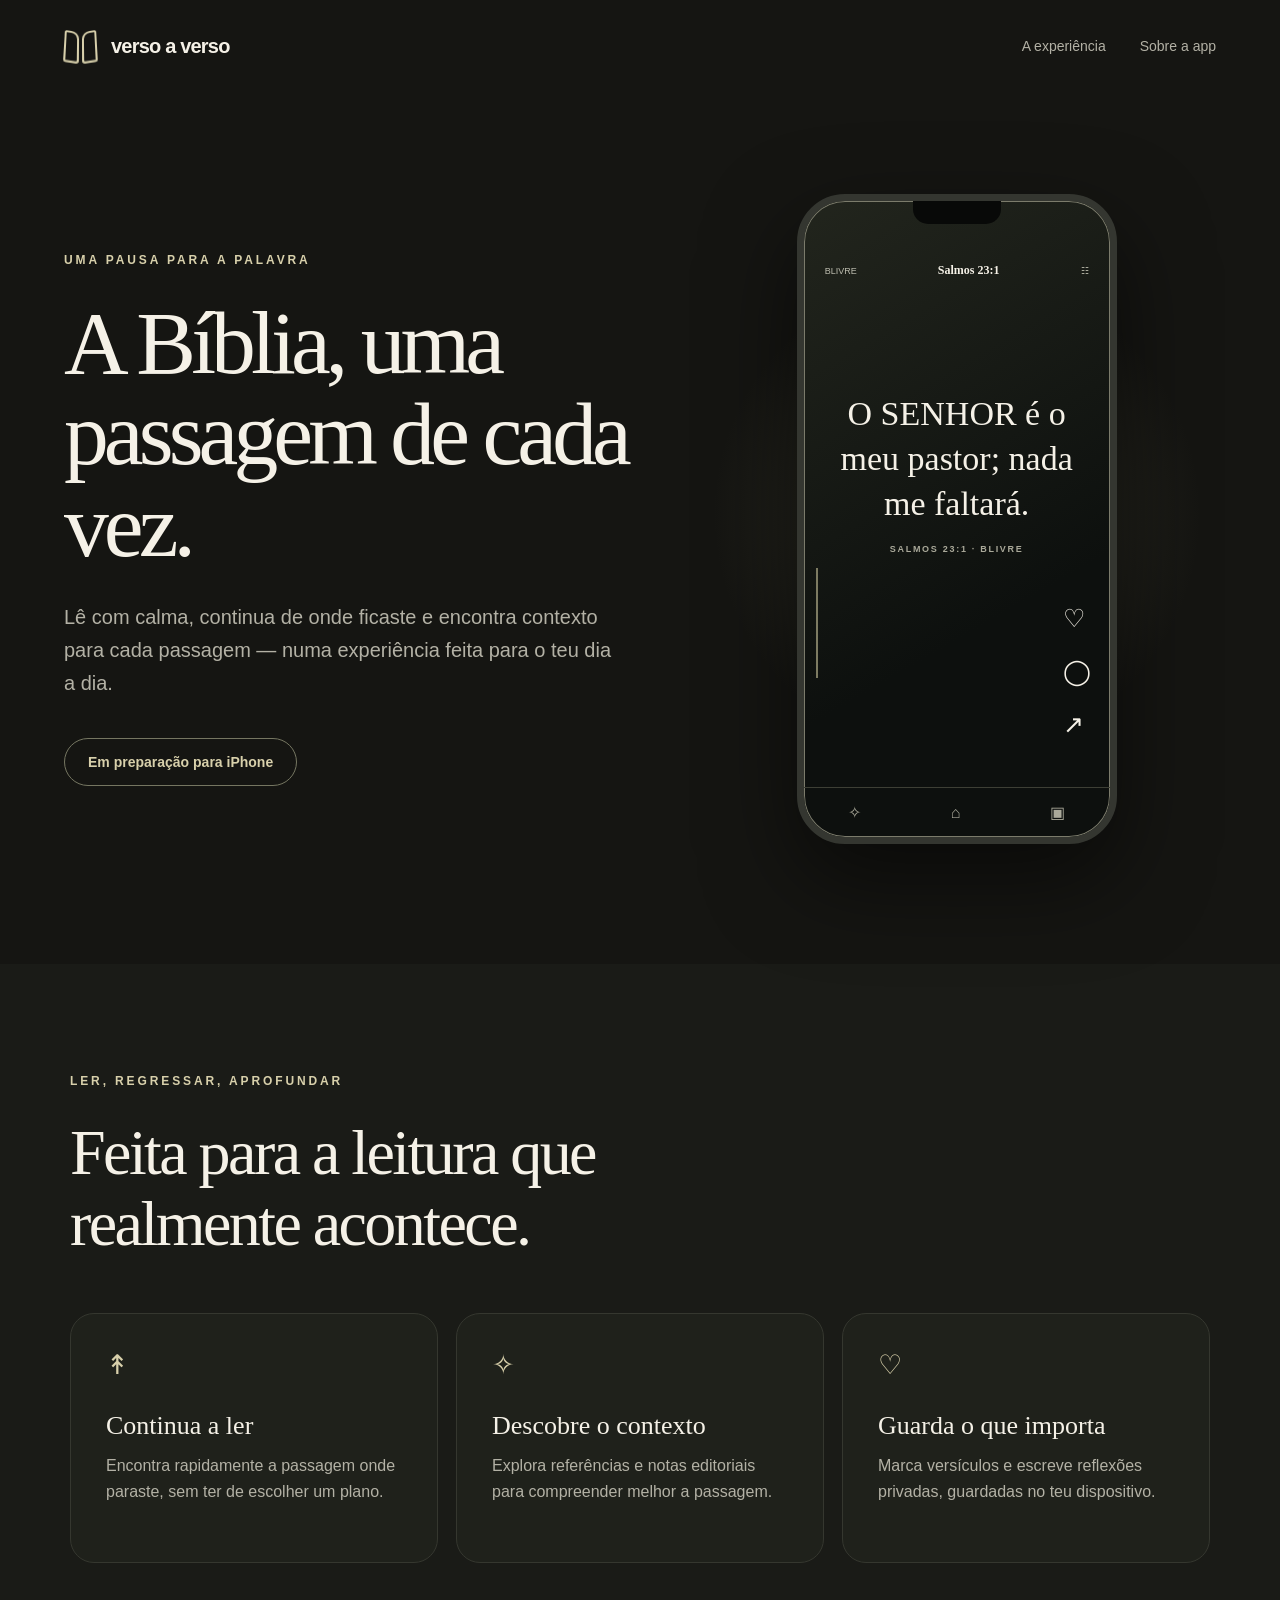
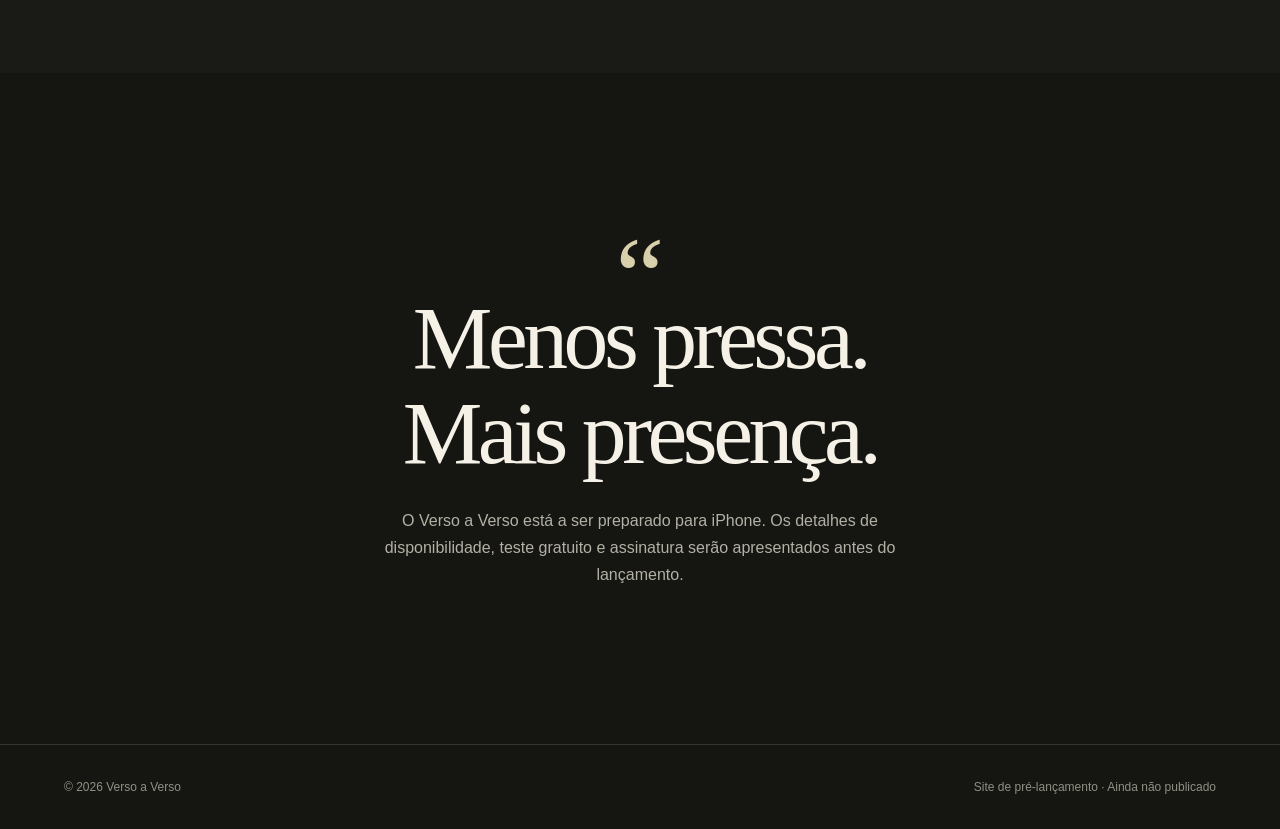
==== index.html @ a7205082 "Prepare pre-launch website" ====
<!doctype html>
<html lang="pt">
  <head>
    <meta charset="utf-8" />
    <meta name="viewport" content="width=device-width, initial-scale=1" />
    <meta name="theme-color" content="#151512" />
    <meta name="description" content="Verso a Verso: uma forma serena de ler a Bíblia, retomar de onde paraste e descobrir o contexto das passagens." />
    <title>Verso a Verso — A Bíblia, uma passagem de cada vez</title>
    <link rel="stylesheet" href="styles.css" />
  </head>
  <body>
    <a class="skip-link" href="#conteudo">Ir para o conteúdo</a>
    <header class="site-header">
      <a class="brand" href="#inicio" aria-label="Verso a Verso, início">
        <span class="brand-mark" aria-hidden="true"><span></span><span></span></span>
        <span>verso a verso</span>
      </a>
      <nav aria-label="Navegação principal">
        <a href="#experiencia">A experiência</a>
        <a href="#sobre">Sobre a app</a>
      </nav>
    </header>

    <main id="conteudo">
      <section class="hero" id="inicio">
        <div class="hero-copy">
          <span class="eyebrow">Uma pausa para a Palavra</span>
          <h1>A Bíblia, uma passagem de cada vez.</h1>
          <p>Lê com calma, continua de onde ficaste e encontra contexto para cada passagem — numa experiência feita para o teu dia a dia.</p>
          <span class="coming-soon">Em preparação para iPhone</span>
        </div>
        <div class="preview-wrap" aria-label="Pré-visualização ilustrativa da experiência de leitura">
          <div class="preview-glow"></div>
          <div class="phone">
            <div class="phone-island"></div>
            <div class="phone-toolbar"><span>BLIVRE</span><strong>Salmos 23:1</strong><span>☷</span></div>
            <div class="phone-verse">O SENHOR é o meu pastor; nada me faltará.</div>
            <div class="phone-reference">SALMOS 23:1 · BLIVRE</div>
            <div class="phone-progress"><span></span></div>
            <div class="phone-actions" aria-hidden="true"><span>♡</span><span>◯</span><span>↗</span></div>
            <div class="phone-bottom" aria-hidden="true"><span>✧</span><span>⌂</span><span>▣</span></div>
          </div>
        </div>
      </section>

      <section class="features" id="experiencia" aria-labelledby="features-heading">
        <div class="section-intro">
          <span class="eyebrow">Ler, regressar, aprofundar</span>
          <h2 id="features-heading">Feita para a leitura que realmente acontece.</h2>
        </div>
        <div class="feature-grid">
          <article class="feature"><span class="feature-icon" aria-hidden="true">↟</span><h3>Continua a ler</h3><p>Encontra rapidamente a passagem onde paraste, sem ter de escolher um plano.</p></article>
          <article class="feature"><span class="feature-icon" aria-hidden="true">✧</span><h3>Descobre o contexto</h3><p>Explora referências e notas editoriais para compreender melhor a passagem.</p></article>
          <article class="feature"><span class="feature-icon" aria-hidden="true">♡</span><h3>Guarda o que importa</h3><p>Marca versículos e escreve reflexões privadas, guardadas no teu dispositivo.</p></article>
        </div>
      </section>

      <section class="closing" id="sobre">
        <div class="closing-symbol" aria-hidden="true">“</div>
        <h2>Menos pressa.<br />Mais presença.</h2>
        <p>O Verso a Verso está a ser preparado para iPhone. Os detalhes de disponibilidade, teste gratuito e assinatura serão apresentados antes do lançamento.</p>
      </section>
    </main>

    <footer class="site-footer">
      <span>© <span id="year">2026</span> Verso a Verso</span>
      <span>Site de pré-lançamento · Ainda não publicado</span>
    </footer>
    <script>document.getElementById('year').textContent = new Date().getFullYear();</script>
  </body>
</html>
---- styles.css ----
:root{color-scheme:dark;--bg:#151512;--panel:#1d1e19;--ink:#f5f1e7;--muted:#b3b1a5;--accent:#d8d0ab;--line:#35372f}
*{box-sizing:border-box}html{scroll-behavior:smooth}body{margin:0;background:var(--bg);color:var(--ink);font-family:Inter,-apple-system,BlinkMacSystemFont,"Segoe UI",sans-serif;-webkit-font-smoothing:antialiased}a{color:inherit}a:focus-visible{outline:2px solid var(--accent);outline-offset:5px}.skip-link{position:absolute;top:-100px;left:16px;padding:12px 18px;background:var(--ink);color:var(--bg);z-index:10}.skip-link:focus{top:16px}.site-header{max-width:1280px;margin:auto;padding:30px clamp(24px,5vw,70px);display:flex;align-items:center;justify-content:space-between;gap:24px}.brand{display:inline-flex;align-items:center;gap:13px;text-decoration:none;font-weight:700;letter-spacing:-.04em;font-size:20px}.brand-mark{height:32px;width:34px;display:flex;gap:3px;align-items:stretch;transform:perspective(40px) rotateX(8deg)}.brand-mark span{width:15px;border:2px solid var(--accent);border-radius:2px 8px 3px 2px;transform:skewY(8deg)}.brand-mark span+span{border-radius:8px 2px 2px 3px;transform:skewY(-8deg)}nav{display:flex;gap:34px}nav a{font-size:14px;color:var(--muted);text-decoration:none}nav a:hover{color:var(--ink)}.hero{max-width:1280px;margin:auto;padding:clamp(48px,8vw,110px) clamp(24px,5vw,70px) 120px;min-height:710px;display:grid;grid-template-columns:1.05fr .95fr;align-items:center;gap:60px}.hero-copy{position:relative;z-index:2}.eyebrow{display:block;color:var(--accent);font-size:12px;font-weight:800;letter-spacing:.24em;text-transform:uppercase;margin-bottom:30px}h1,h2,h3,p{margin-top:0}h1,h2,.phone-verse{font-family:Georgia,"Times New Roman",serif}h1{font-size:clamp(64px,7vw,102px);line-height:1.02;letter-spacing:-.055em;font-weight:500;max-width:780px;margin-bottom:30px}.hero-copy p{max-width:550px;font-size:20px;line-height:1.65;color:var(--muted);margin-bottom:38px}.coming-soon{display:inline-flex;padding:15px 23px;border:1px solid #757661;border-radius:100px;color:var(--accent);font-size:14px;font-weight:700}.preview-wrap{display:flex;justify-content:center;position:relative}.preview-glow{position:absolute;width:500px;height:500px;border-radius:50%;background:radial-gradient(circle,#7b7a5b4a 0%,#15151200 69%);top:70px}.phone{width:min(320px,100%);height:650px;position:relative;overflow:hidden;border:7px solid #343630;border-radius:48px;background:linear-gradient(150deg,#22251d,#0d100e 65%);box-shadow:0 35px 90px #0008,inset 0 0 0 1px #7b7b6b;display:flex;flex-direction:column;align-items:center}.phone-island{width:88px;height:23px;background:#080908;border-radius:0 0 15px 15px}.phone-toolbar{width:100%;padding:39px 21px;display:flex;justify-content:space-between;align-items:center;font-size:9px;color:#bcbcae}.phone-toolbar strong{font-family:Georgia,serif;color:var(--ink);font-size:12px}.phone-verse{font-size:34px;line-height:1.33;text-align:center;font-weight:400;padding:0 34px;margin:auto 0 18px}.phone-reference{font-size:9px;letter-spacing:.19em;color:#aaa99a;font-weight:700}.phone-progress{height:160px;width:100%;position:relative}.phone-progress span{position:absolute;width:2px;height:110px;background:#7d7b62;left:12px;top:14px}.phone-actions{position:absolute;right:19px;bottom:98px;display:flex;flex-direction:column;gap:24px;font-size:25px}.phone-bottom{margin-top:auto;height:50px;width:100%;border-top:1px solid #3d3f35;display:flex;justify-content:space-around;align-items:center;color:#aaa99a}.features{background:#1a1b17;padding:110px clamp(24px,5vw,70px)}.section-intro,.feature-grid{max-width:1140px;margin:auto}.section-intro h2{max-width:700px;font-size:clamp(43px,5vw,64px);line-height:1.1;letter-spacing:-.04em;font-weight:400;margin-bottom:54px}.feature-grid{display:grid;grid-template-columns:repeat(3,1fr);gap:18px}.feature{border:1px solid var(--line);border-radius:24px;padding:35px;min-height:250px;background:#1f211b}.feature-icon{font-size:27px;color:var(--accent)}.feature h3{font-family:Georgia,serif;font-weight:400;font-size:26px;margin:30px 0 12px}.feature p{color:var(--muted);line-height:1.6;margin:0}.closing{text-align:center;padding:140px 24px 155px}.closing-symbol{font-family:Georgia,serif;font-size:110px;height:78px;color:var(--accent)}.closing h2{font-size:clamp(54px,7vw,90px);font-weight:400;letter-spacing:-.05em;line-height:1.06;margin-bottom:26px}.closing p{max-width:570px;margin:auto;color:var(--muted);line-height:1.7}.site-footer{border-top:1px solid var(--line);padding:35px clamp(24px,5vw,70px);max-width:1280px;margin:auto;display:flex;justify-content:space-between;gap:20px;color:#909184;font-size:12px}@media(max-width:800px){.site-header{padding-top:22px}nav{display:none}.hero{grid-template-columns:1fr;gap:55px;padding-top:65px;padding-bottom:85px}.hero-copy p{font-size:18px}.preview-wrap{justify-content:center}.phone{height:590px;width:290px}.feature-grid{grid-template-columns:1fr}.features{padding-top:75px;padding-bottom:75px}.feature{min-height:0}.closing{padding:100px 24px}.site-footer{flex-direction:column}}
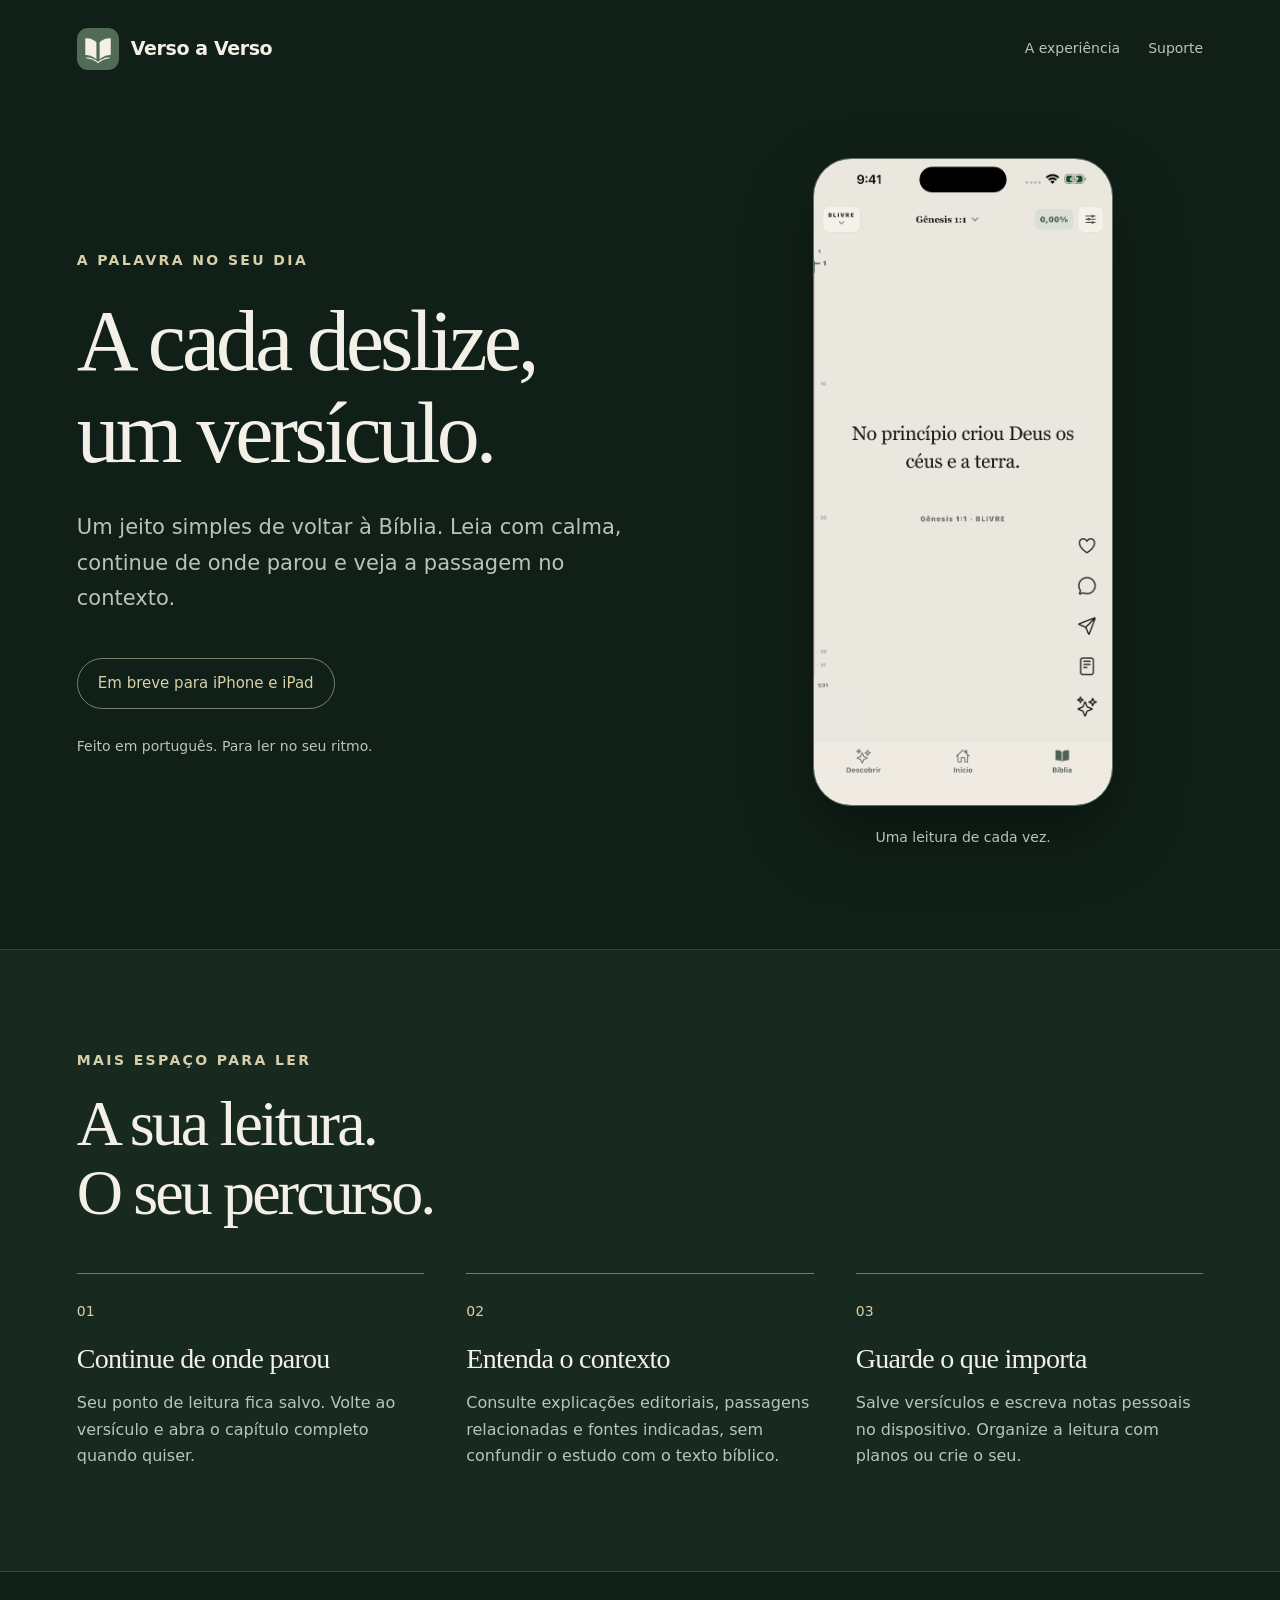
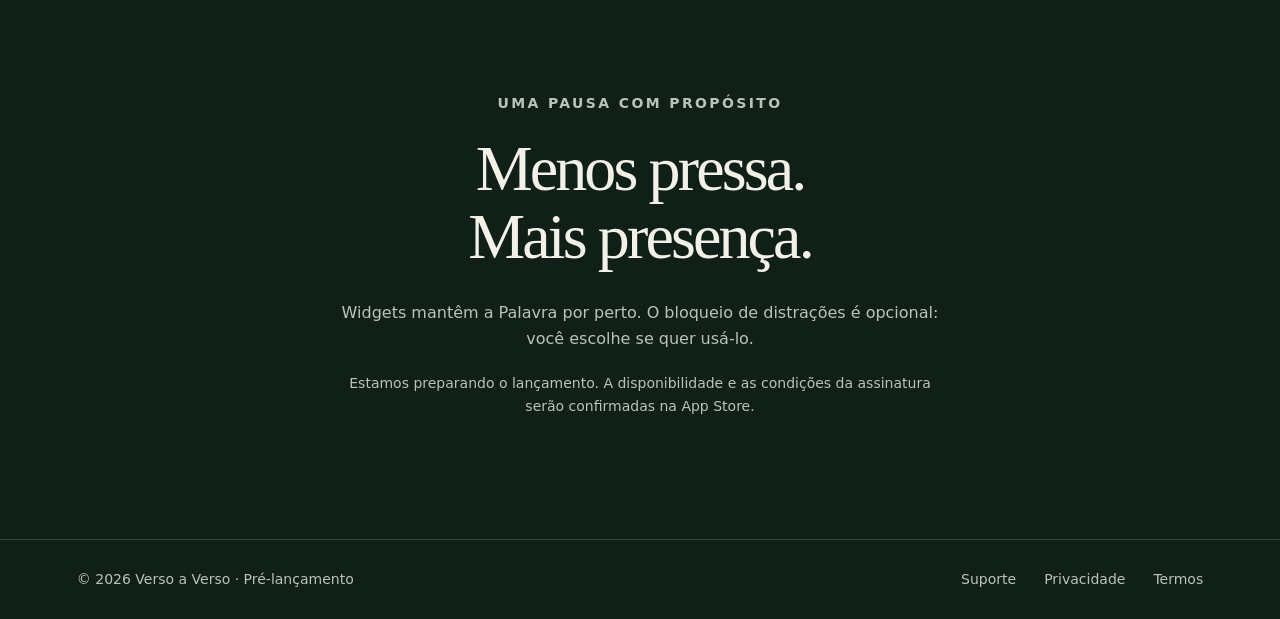
==== commit a7a3ca8c: "Publish branded pre-launch website and information pages" ====
--- a/index.html
+++ b/index.html
@@ -1,71 +1 @@
-<!doctype html>
-<html lang="pt">
-  <head>
-    <meta charset="utf-8" />
-    <meta name="viewport" content="width=device-width, initial-scale=1" />
-    <meta name="theme-color" content="#151512" />
-    <meta name="description" content="Verso a Verso: uma forma serena de ler a Bíblia, retomar de onde paraste e descobrir o contexto das passagens." />
-    <title>Verso a Verso — A Bíblia, uma passagem de cada vez</title>
-    <link rel="stylesheet" href="styles.css" />
-  </head>
-  <body>
-    <a class="skip-link" href="#conteudo">Ir para o conteúdo</a>
-    <header class="site-header">
-      <a class="brand" href="#inicio" aria-label="Verso a Verso, início">
-        <span class="brand-mark" aria-hidden="true"><span></span><span></span></span>
-        <span>verso a verso</span>
-      </a>
-      <nav aria-label="Navegação principal">
-        <a href="#experiencia">A experiência</a>
-        <a href="#sobre">Sobre a app</a>
-      </nav>
-    </header>
-
-    <main id="conteudo">
-      <section class="hero" id="inicio">
-        <div class="hero-copy">
-          <span class="eyebrow">Uma pausa para a Palavra</span>
-          <h1>A Bíblia, uma passagem de cada vez.</h1>
-          <p>Lê com calma, continua de onde ficaste e encontra contexto para cada passagem — numa experiência feita para o teu dia a dia.</p>
-          <span class="coming-soon">Em preparação para iPhone</span>
-        </div>
-        <div class="preview-wrap" aria-label="Pré-visualização ilustrativa da experiência de leitura">
-          <div class="preview-glow"></div>
-          <div class="phone">
-            <div class="phone-island"></div>
-            <div class="phone-toolbar"><span>BLIVRE</span><strong>Salmos 23:1</strong><span>☷</span></div>
-            <div class="phone-verse">O SENHOR é o meu pastor; nada me faltará.</div>
-            <div class="phone-reference">SALMOS 23:1 · BLIVRE</div>
-            <div class="phone-progress"><span></span></div>
-            <div class="phone-actions" aria-hidden="true"><span>♡</span><span>◯</span><span>↗</span></div>
-            <div class="phone-bottom" aria-hidden="true"><span>✧</span><span>⌂</span><span>▣</span></div>
-          </div>
-        </div>
-      </section>
-
-      <section class="features" id="experiencia" aria-labelledby="features-heading">
-        <div class="section-intro">
-          <span class="eyebrow">Ler, regressar, aprofundar</span>
-          <h2 id="features-heading">Feita para a leitura que realmente acontece.</h2>
-        </div>
-        <div class="feature-grid">
-          <article class="feature"><span class="feature-icon" aria-hidden="true">↟</span><h3>Continua a ler</h3><p>Encontra rapidamente a passagem onde paraste, sem ter de escolher um plano.</p></article>
-          <article class="feature"><span class="feature-icon" aria-hidden="true">✧</span><h3>Descobre o contexto</h3><p>Explora referências e notas editoriais para compreender melhor a passagem.</p></article>
-          <article class="feature"><span class="feature-icon" aria-hidden="true">♡</span><h3>Guarda o que importa</h3><p>Marca versículos e escreve reflexões privadas, guardadas no teu dispositivo.</p></article>
-        </div>
-      </section>
-
-      <section class="closing" id="sobre">
-        <div class="closing-symbol" aria-hidden="true">“</div>
-        <h2>Menos pressa.<br />Mais presença.</h2>
-        <p>O Verso a Verso está a ser preparado para iPhone. Os detalhes de disponibilidade, teste gratuito e assinatura serão apresentados antes do lançamento.</p>
-      </section>
-    </main>
-
-    <footer class="site-footer">
-      <span>© <span id="year">2026</span> Verso a Verso</span>
-      <span>Site de pré-lançamento · Ainda não publicado</span>
-    </footer>
-    <script>document.getElementById('year').textContent = new Date().getFullYear();</script>
-  </body>
-</html>
+<!doctype html><html lang="pt-BR"><head><meta charset="utf-8"><meta name="viewport" content="width=device-width,initial-scale=1"><meta name="theme-color" content="#102018"><meta name="description" content="Leia a Bíblia um versículo de cada vez. Planos, favoritos e contexto para o seu dia a dia."><title>Verso a Verso — A cada deslize, um versículo</title><link rel="icon" href="icon.png"><link rel="stylesheet" href="styles.css"><link rel="canonical" href="https://versoaversobiblia.com/"></head><body><a class="skip" href="#conteudo">Ir para o conteúdo</a><header><a class="brand" href="./"><img src="icon.png" alt="" width="42" height="42">Verso a Verso</a><nav aria-label="Principal"><a href="#experiencia">A experiência</a><a href="suporte.html">Suporte</a></nav></header><main id="conteudo"><section class="hero"><div><p class="eyebrow">A Palavra no seu dia</p><h1>A cada deslize,<br>um versículo.</h1><p class="lead">Um jeito simples de voltar à Bíblia. Leia com calma, continue de onde parou e veja a passagem no contexto.</p><span class="badge">Em breve para iPhone e iPad</span><p class="small">Feito em português. Para ler no seu ritmo.</p></div><figure><img class="screen" src="leitor.png" alt="Tela real do leitor do Verso a Verso com Gênesis 1:1." width="1290" height="2796"><figcaption>Uma leitura de cada vez.</figcaption></figure></section><section id="experiencia" class="experience"><p class="eyebrow">Mais espaço para ler</p><h2>A sua leitura.<br>O seu percurso.</h2><div class="features"><article><span>01</span><h3>Continue de onde parou</h3><p>Seu ponto de leitura fica salvo. Volte ao versículo e abra o capítulo completo quando quiser.</p></article><article><span>02</span><h3>Entenda o contexto</h3><p>Consulte explicações editoriais, passagens relacionadas e fontes indicadas, sem confundir o estudo com o texto bíblico.</p></article><article><span>03</span><h3>Guarde o que importa</h3><p>Salve versículos e escreva notas pessoais no dispositivo. Organize a leitura com planos ou crie o seu.</p></article></div></section><section class="closing"><p class="eyebrow">Uma pausa com propósito</p><h2>Menos pressa.<br>Mais presença.</h2><p>Widgets mantêm a Palavra por perto. O bloqueio de distrações é opcional: você escolhe se quer usá-lo.</p><p class="small">Estamos preparando o lançamento. A disponibilidade e as condições da assinatura serão confirmadas na App Store.</p></section></main><footer><span>© 2026 Verso a Verso · Pré-lançamento</span><nav aria-label="Informações"><a href="suporte.html">Suporte</a><a href="privacidade.html">Privacidade</a><a href="termos.html">Termos</a></nav></footer></body></html>
--- a/styles.css
+++ b/styles.css
@@ -1,2 +1 @@
-:root{color-scheme:dark;--bg:#151512;--panel:#1d1e19;--ink:#f5f1e7;--muted:#b3b1a5;--accent:#d8d0ab;--line:#35372f}
-*{box-sizing:border-box}html{scroll-behavior:smooth}body{margin:0;background:var(--bg);color:var(--ink);font-family:Inter,-apple-system,BlinkMacSystemFont,"Segoe UI",sans-serif;-webkit-font-smoothing:antialiased}a{color:inherit}a:focus-visible{outline:2px solid var(--accent);outline-offset:5px}.skip-link{position:absolute;top:-100px;left:16px;padding:12px 18px;background:var(--ink);color:var(--bg);z-index:10}.skip-link:focus{top:16px}.site-header{max-width:1280px;margin:auto;padding:30px clamp(24px,5vw,70px);display:flex;align-items:center;justify-content:space-between;gap:24px}.brand{display:inline-flex;align-items:center;gap:13px;text-decoration:none;font-weight:700;letter-spacing:-.04em;font-size:20px}.brand-mark{height:32px;width:34px;display:flex;gap:3px;align-items:stretch;transform:perspective(40px) rotateX(8deg)}.brand-mark span{width:15px;border:2px solid var(--accent);border-radius:2px 8px 3px 2px;transform:skewY(8deg)}.brand-mark span+span{border-radius:8px 2px 2px 3px;transform:skewY(-8deg)}nav{display:flex;gap:34px}nav a{font-size:14px;color:var(--muted);text-decoration:none}nav a:hover{color:var(--ink)}.hero{max-width:1280px;margin:auto;padding:clamp(48px,8vw,110px) clamp(24px,5vw,70px) 120px;min-height:710px;display:grid;grid-template-columns:1.05fr .95fr;align-items:center;gap:60px}.hero-copy{position:relative;z-index:2}.eyebrow{display:block;color:var(--accent);font-size:12px;font-weight:800;letter-spacing:.24em;text-transform:uppercase;margin-bottom:30px}h1,h2,h3,p{margin-top:0}h1,h2,.phone-verse{font-family:Georgia,"Times New Roman",serif}h1{font-size:clamp(64px,7vw,102px);line-height:1.02;letter-spacing:-.055em;font-weight:500;max-width:780px;margin-bottom:30px}.hero-copy p{max-width:550px;font-size:20px;line-height:1.65;color:var(--muted);margin-bottom:38px}.coming-soon{display:inline-flex;padding:15px 23px;border:1px solid #757661;border-radius:100px;color:var(--accent);font-size:14px;font-weight:700}.preview-wrap{display:flex;justify-content:center;position:relative}.preview-glow{position:absolute;width:500px;height:500px;border-radius:50%;background:radial-gradient(circle,#7b7a5b4a 0%,#15151200 69%);top:70px}.phone{width:min(320px,100%);height:650px;position:relative;overflow:hidden;border:7px solid #343630;border-radius:48px;background:linear-gradient(150deg,#22251d,#0d100e 65%);box-shadow:0 35px 90px #0008,inset 0 0 0 1px #7b7b6b;display:flex;flex-direction:column;align-items:center}.phone-island{width:88px;height:23px;background:#080908;border-radius:0 0 15px 15px}.phone-toolbar{width:100%;padding:39px 21px;display:flex;justify-content:space-between;align-items:center;font-size:9px;color:#bcbcae}.phone-toolbar strong{font-family:Georgia,serif;color:var(--ink);font-size:12px}.phone-verse{font-size:34px;line-height:1.33;text-align:center;font-weight:400;padding:0 34px;margin:auto 0 18px}.phone-reference{font-size:9px;letter-spacing:.19em;color:#aaa99a;font-weight:700}.phone-progress{height:160px;width:100%;position:relative}.phone-progress span{position:absolute;width:2px;height:110px;background:#7d7b62;left:12px;top:14px}.phone-actions{position:absolute;right:19px;bottom:98px;display:flex;flex-direction:column;gap:24px;font-size:25px}.phone-bottom{margin-top:auto;height:50px;width:100%;border-top:1px solid #3d3f35;display:flex;justify-content:space-around;align-items:center;color:#aaa99a}.features{background:#1a1b17;padding:110px clamp(24px,5vw,70px)}.section-intro,.feature-grid{max-width:1140px;margin:auto}.section-intro h2{max-width:700px;font-size:clamp(43px,5vw,64px);line-height:1.1;letter-spacing:-.04em;font-weight:400;margin-bottom:54px}.feature-grid{display:grid;grid-template-columns:repeat(3,1fr);gap:18px}.feature{border:1px solid var(--line);border-radius:24px;padding:35px;min-height:250px;background:#1f211b}.feature-icon{font-size:27px;color:var(--accent)}.feature h3{font-family:Georgia,serif;font-weight:400;font-size:26px;margin:30px 0 12px}.feature p{color:var(--muted);line-height:1.6;margin:0}.closing{text-align:center;padding:140px 24px 155px}.closing-symbol{font-family:Georgia,serif;font-size:110px;height:78px;color:var(--accent)}.closing h2{font-size:clamp(54px,7vw,90px);font-weight:400;letter-spacing:-.05em;line-height:1.06;margin-bottom:26px}.closing p{max-width:570px;margin:auto;color:var(--muted);line-height:1.7}.site-footer{border-top:1px solid var(--line);padding:35px clamp(24px,5vw,70px);max-width:1280px;margin:auto;display:flex;justify-content:space-between;gap:20px;color:#909184;font-size:12px}@media(max-width:800px){.site-header{padding-top:22px}nav{display:none}.hero{grid-template-columns:1fr;gap:55px;padding-top:65px;padding-bottom:85px}.hero-copy p{font-size:18px}.preview-wrap{justify-content:center}.phone{height:590px;width:290px}.feature-grid{grid-template-columns:1fr}.features{padding-top:75px;padding-bottom:75px}.feature{min-height:0}.closing{padding:100px 24px}.site-footer{flex-direction:column}}
+:root{color-scheme:dark;--bg:#102018;--panel:#182a20;--ink:#f3f0e7;--muted:#b9c4b9;--line:#34473a;--accent:#d8cfaa}*{box-sizing:border-box}html{scroll-behavior:smooth}body{margin:0;background:var(--bg);color:var(--ink);font-family:system-ui,-apple-system,sans-serif;line-height:1.65;font-size:16px}a{color:inherit;text-underline-offset:5px}a:focus-visible{outline:3px solid var(--accent);outline-offset:6px}header,footer{max-width:1280px;margin:auto;padding:28px 6%;display:flex;align-items:center;justify-content:space-between;gap:24px}.brand{display:flex;align-items:center;gap:12px;text-decoration:none;font-weight:650;font-size:19px;letter-spacing:-.4px}.brand img{border-radius:11px}nav{display:flex;gap:28px;flex-wrap:wrap}nav a{font-size:14px;text-decoration:none;color:var(--muted)}nav a:hover{color:var(--ink)}.skip{position:absolute;left:12px;top:-90px;background:var(--ink);color:var(--bg);padding:12px;z-index:5}.skip:focus{top:12px}.hero{max-width:1280px;margin:auto;padding:60px 6% 100px;display:grid;grid-template-columns:1.2fr 1fr;gap:70px;align-items:center}h1,h2,h3{font-family:Georgia,serif;font-weight:400;line-height:1.07;letter-spacing:-.045em}h1{font-size:clamp(54px,6.7vw,94px);margin:24px 0 30px}h2{font-size:clamp(40px,5vw,66px);margin:18px 0 46px}h3{font-size:28px;letter-spacing:-.025em;margin:20px 0 16px}.eyebrow{font-size:14px;letter-spacing:.17em;text-transform:uppercase;color:var(--accent);font-weight:650}.lead{font-size:21px;line-height:1.7;color:var(--muted);max-width:550px}.badge{display:inline-block;margin:20px 0 12px;border:1px solid #73846b;padding:12px 20px;border-radius:999px;color:var(--accent);font-size:15px}.small,figcaption{font-size:14px;color:var(--muted)}figure{margin:0;text-align:center}.screen{display:block;width:min(300px,100%);height:auto;margin:auto;border-radius:38px;box-shadow:0 30px 70px #0005;border:1px solid #617060}figcaption{margin-top:20px}.experience{padding:85px max(6%,calc((100% - 1128px)/2));background:var(--panel);border-block:1px solid var(--line)}.features{display:grid;grid-template-columns:repeat(3,1fr);gap:42px}.features article{border-top:1px solid #6e7c60;padding-top:24px}.features p,.closing p{color:var(--muted)}.features span{font-size:14px;color:var(--accent)}.closing{max-width:800px;margin:auto;padding:100px 24px;text-align:center}.closing h2{margin-bottom:28px}.closing p{max-width:600px;margin:20px auto}footer{border-top:1px solid var(--line);font-size:14px;color:var(--muted)}.document{max-width:850px;padding:55px 24px 100px;margin:auto}.document h1{font-size:clamp(42px,6vw,64px)}.document h2{font-family:system-ui,sans-serif;font-size:24px;font-weight:650;letter-spacing:-.02em;margin:36px 0 12px;line-height:1.3}.document p,.document li{color:var(--muted)}.notice{padding:20px 24px;background:var(--panel);border:1px solid var(--line);border-radius:16px}.button{display:inline-block;padding:12px 20px;border:1px solid var(--accent);border-radius:10px;text-decoration:none}@media(max-width:760px){header,footer{padding:22px 6%;align-items:flex-start}.hero{grid-template-columns:1fr;padding-top:35px;gap:44px}.hero h1{font-size:clamp(46px,10vw,70px)}.lead{font-size:19px}.screen{width:260px}.features{grid-template-columns:1fr;gap:30px}.experience{padding:65px 6%}.closing{padding:70px 6%}footer{flex-direction:column}header nav{gap:16px}.brand{font-size:16px}.brand img{width:34px;height:34px}}@media(prefers-reduced-motion:reduce){html{scroll-behavior:auto}}
